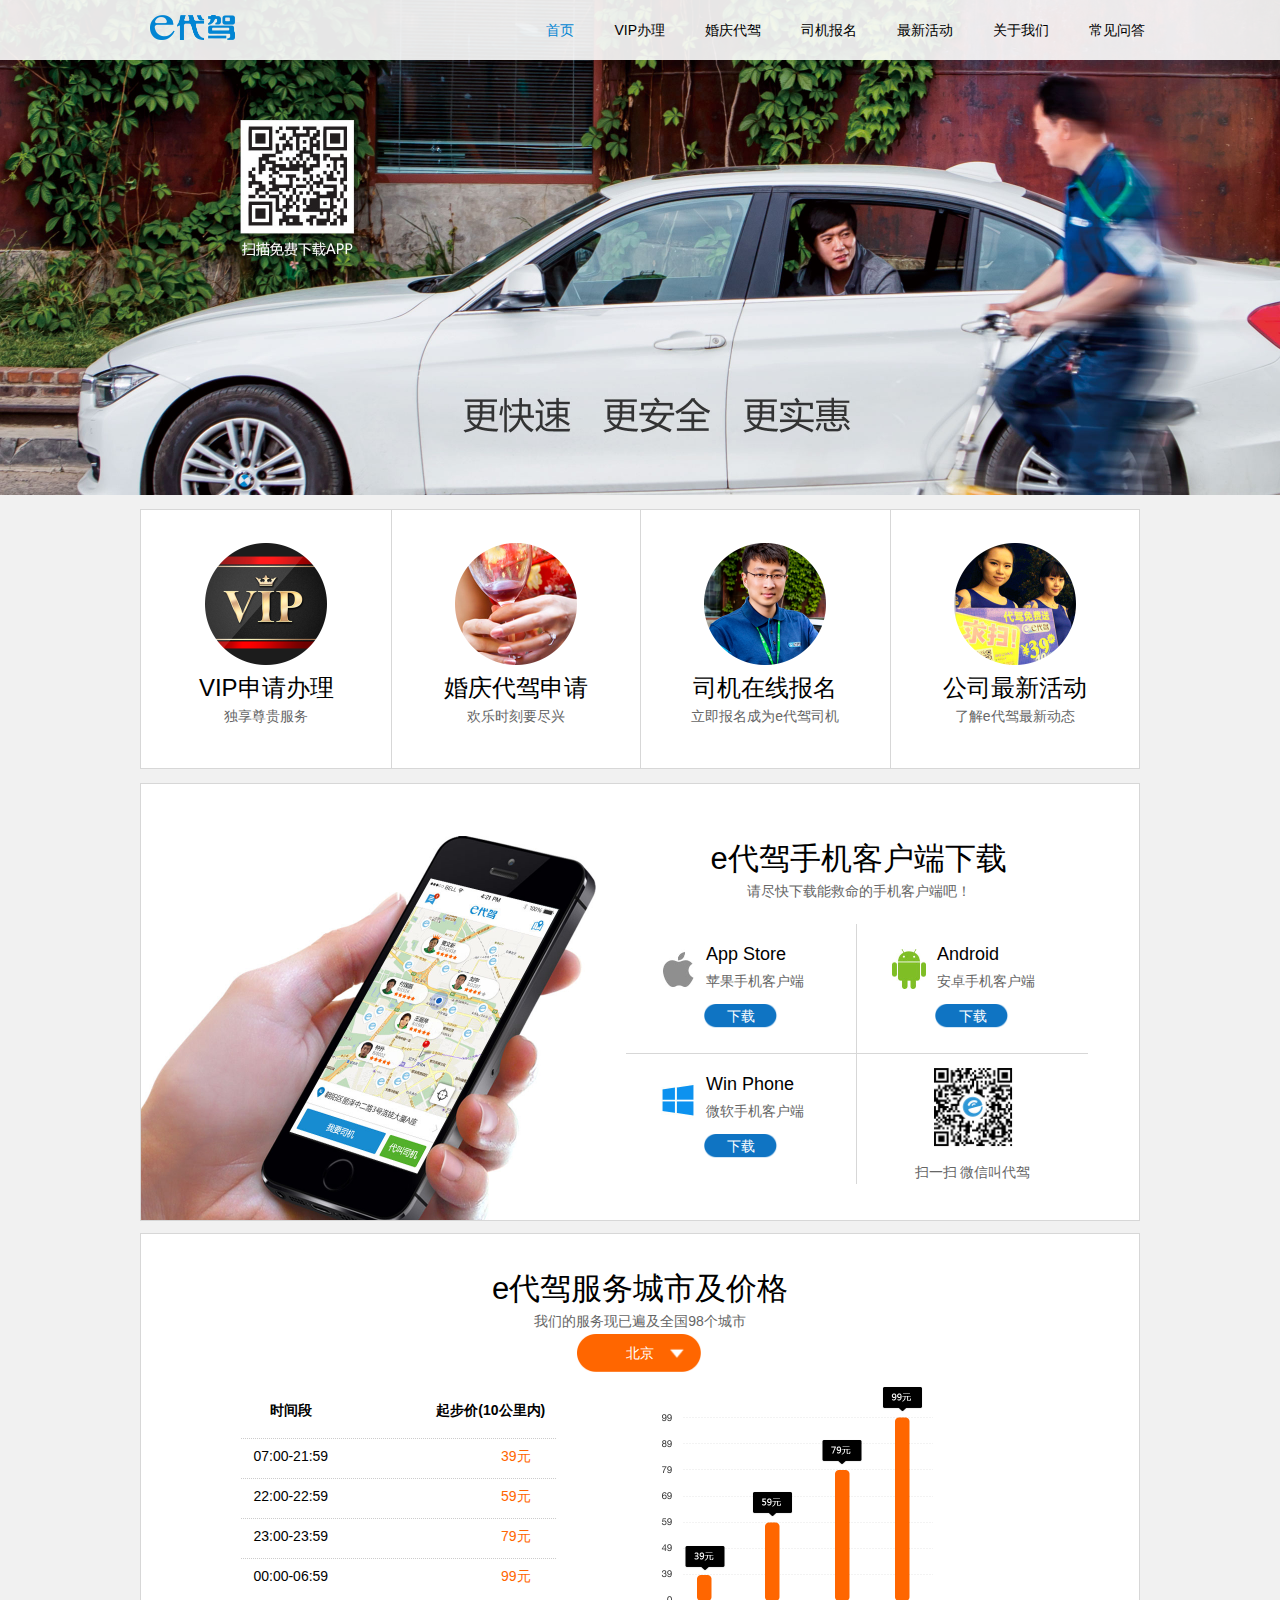
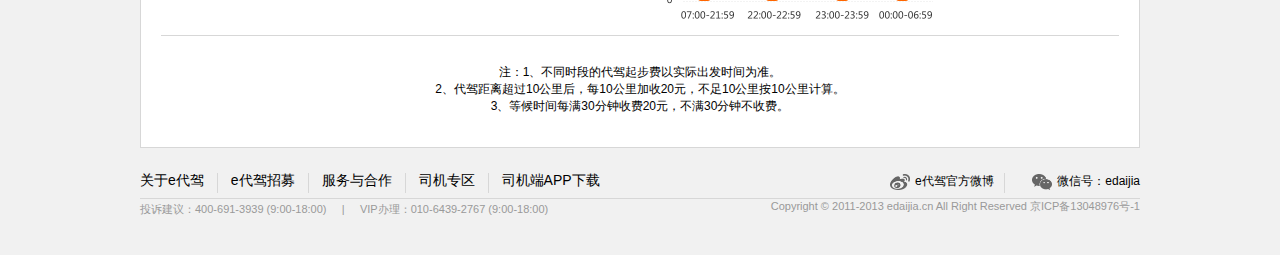
==== index.html @ 615bf026 "dsa" ====
<!DOCTYPE html>
<html>
<head lang="zh-CN">
  <meta charset="UTF-8">
  <title></title>
  <link href="css/reset.min.css" type="text/css" rel="stylesheet"/>
  <link rel="stylesheet" type="text/css" href="http://www.edaijia.cn/v2/sto/classic/i/bootstrap/css/bootstrap.css" />
  <link rel="stylesheet" type="text/css" href="http://www.edaijia.cn/v2/sto/classic/i/bootstrap/css/bootstrap-responsive.css" />
  <link href="css/main.css" type="text/css" rel='stylesheet'/>
  <link rel="stylesheet" href="css/edj-widget-option-box.css"/>
  <script src="js/jquery-1.8.3.min.js"></script>
  <script src="js/jquery-ui.js"></script>
  <script src="js/choose.js"></script>
</head>
<body>
  <header class="header-container">
    <nav class="top-nav">
      <ul class="top-nav-container">
        <li class="nav-item"><a class="activated" href="#"><span class="top-nav-font">首页</span></a></li>
        <li class="nav-item"><a href="vip.html"><span class="top-nav-font">VIP办理</span></a></li>
        <li class="nav-item"><a href="wedding.html"><span class="top-nav-font">婚庆代驾</span></a></li>
        <li class="nav-item"><a href="entry.html"><span class="top-nav-font">司机报名</span></a></li>
        <li class="nav-item"><a href=""><span class="top-nav-font">最新活动</span></a></li>
        <li class="nav-item"><a href="about.html"><span class="top-nav-font">关于我们</span></a></li>
        <li class="nav-item"><a href="questions.html"><span class="top-nav-font">常见问答</span></a></li>
      </ul>
    </nav>
    <div class="banners-container">
      <img src="img/banner-1.jpg">
    </div>
  </header>
  <div class="content-container">
    <nav class="tile-basic mid-nav">
      <div class="nav-item"><a href="vip.html"><img class="nav-icon" src="img/vip-request-icon.png" alt=""/>
      <h2>VIP申请办理</h2>
      <h5>独享尊贵服务</h5></a>
    </div>
      <div class="nav-item"><img class="nav-icon" src="img/wedding-icon.png" alt=""/>
        <h2>婚庆代驾申请</h2>
        <h5>欢乐时刻要尽兴</h5>
      </div>
      <div class="nav-item"><img class="nav-icon" src="img/driver-signup-icon.png" alt=""/>
        <h2>司机在线报名</h2>
        <h5>立即报名成为e代驾司机</h5>
      </div>
      <div class="nav-item"><img class="nav-icon" src="img/new-events-icon.png" alt=""/>
        <h2>公司最新活动</h2>
        <h5>了解e代驾最新动态</h5>
      </div>
    </nav>
    <div class="tile-basic download-container">
      <div class="right-container">
        <h1>e代驾手机客户端下载</h1>
        <h5>请尽快下载能救命的手机客户端吧！</h5>
          <div class="app-item apple-app">
            <h3>App Store</h3>
            <h5>苹果手机客户端</h5>
            <a class="download-btn"
               href="">下载</a></div>
          <div class="app-item  android-app">
            <h3>Android</h3>
            <h5>安卓手机客户端</h5>
            <a class="download-btn"
               href="">下载</a></div>
          <div class="app-item wp8-app">
            <h3>Win Phone</h3>
            <h5>微软手机客户端</h5>
            <a class="download-btn"
               href="">下载</a></div>
          <div class="app-item qr-code">
            <img src="img/qr-code.jpg"
                 alt=""/>
            <h5>扫一扫 微信叫代驾</h5>
        </div>
        </div>
    </div>
    <div class="tile-basic price-container">
      <h1>e代驾服务城市及价格</h1>
      <h5>我们的服务现已遍及全国98个城市</h5>
      <a class="city-list"
         href="javascript:void(0);"><span>北京</span></a>

      
      <div class="price-sheet-and-chart">
        <dl>
          <dt><span class="left">时间段</span><span class="right">起步价(10公里内)</span></dt>
          <dd><span class="left">07:00-21:59</span><span class="right">39元</span></dd>
          <dd><span class="left">22:00-22:59</span><span class="right">59元</span></dd>
          <dd><span class="left">23:00-23:59</span><span class="right">79元</span></dd>
          <dd><span class="left">00:00-06:59</span><span class="right">99元</span></dd>
        </dl>
        <img src="img/price-chart-1.png" alt=""/>
      </div>
      <hr class="line" style="width:96%;margin-bottom:30px"/>
        <p class="remark">注：1、不同时段的代驾起步费以实际出发时间为准。</p>
        <p class="remark">2、代驾距离超过10公里后，每10公里加收20元，不足10公里按10公里计算。</p>
        <p class="remark">3、等候时间每满30分钟收费20元，不满30分钟不收费。</p>

    </div>
    <footer class="footer-container">
          <ul class="left-nav">
            <li class="nav-item"><a href="">关于e代驾</a></li>
            <li class="nav-item"><a href="">e代驾招募</a></li>
            <li class="nav-item"><a href="">服务与合作</a></li>
            <li class="nav-item"><a href="">司机专区</a></li>
            <li class="nav-item"><a href="">司机端APP下载</a></li>
          </ul>
          <ul class="right-nav">
            <li class="nav-item weibo"><a href="">e代驾官方微博</a></li>
            <li class="nav-item wechat"><a href="">微信号：edaijia</a></li>
          </ul>
       <div class="line"></div>
      <span class="bottom-text">投诉建议：400-691-3939 (9:00-18:00) &nbsp;&nbsp;&nbsp;&nbsp;|&nbsp;&nbsp;&nbsp;&nbsp; VIP办理：010-6439-2767 (9:00-18:00)</span>
      <span class="bottom-text right-content">Copyright © 2011-2013 edaijia.cn All Right Reserved 京ICP备13048976号-1 </span>
    </footer>
  </div>

</body>
</html>
---- css/main.css ----
/**
 * Created by Tomson on 14-8-7.
 */
*{box-sizing:border-box;}
body {
	background-color: #f1f1f1;
	font-family: "Helvetica Neue", Helvetica, Arial, sans-serif,"Microsoft YaHei","微软雅黑";
	font-size: 14px;
	font-weight: normal;
}
a ,a:hover,a:focus,a:active{ text-decoration: none;}

p { margin: 0 0 20px;}
h1 {
	height:50px;
	line-height: 50px;
	color:#000;
	font-size: 31px;
}
h2 {
	height:42px;
	line-height: 42px;
	color:#000;
	font-size: 24px;
}
h3 {
	display: inline-block;
	line-height: 30px;
	color:#000;
	font-size: 18px;
}
h5{
	height:15px;
	line-height: 15px;
	color: #666666;
	font-size: 14px;
}
.tile-basic {
	background-color: #fff;
	border: solid 1px #d7d7d7;
	margin-top: 12px;
	overflow-x: hidden;
}
.line {
	width: 100%;
	height: 1px;
	margin: 2px auto;
	background-color: #d7d7d7;
	border: 0;
	clear: both;
}
span.place-holder{
	display: inline-block;
	width:2em;
	height:100%;
	margin: 0; !important;
}

/*common header styles*/
header.header-container {
	width:1300px;
	margin: 0 auto;

}

nav.top-nav {
	display: inline-block;
	position: absolute;
	top:0;
	z-index: 3;
	width:1300px;
	height:60px;
	background-color: rgba(255,255,255,.9);
	background-image: url("../img/logo.png");
	background-repeat: no-repeat;
	background-size: 85px 25px;
	background-position:150px 15px;

}
ul.top-nav-container {
	height: 40px;
	line-height: 40px;
	margin: 10px 135px 10px auto;
	float: right;
}
ul.top-nav-container li.nav-item {
	padding: 0 20px;
	height: 100%;
	float: left;
}
ul.top-nav-container li.nav-item a{
	display: block;
	height: 100%;
	line-height: 40px;
	color: #000;
	font-size: 14px;
	text-align: center;
}


ul.top-nav-container li.nav-item a:hover{
	color:#0285d3;
	cursor: pointer;

	text-decoration: none;
}

li.nav-item a.activated span{
	color:#0285d3;
}

ul.top-nav-container li.nav-item a:active{ color:#0285d3; text-decoration: none;}

div.banners-container {
	position: relative;
	z-index: 2;
	width:100%;
	/*height: 495px;*/
}
div.banners-container img{
	width:1300px;
}


/*common header styles end*/


/*common content styles*/
div.content-container {
	width:1000px;
	margin: 0 auto;
	position: relative;
	z-index: 5;
}

div.col-container{
	width:1000px;
	min-height: 200px;
}
/*common content styles end*/

/*common secondary content styles*/
div.secondary {margin-top: -69px;}
/*common secondary content styles end*/


/*common footer styles*/
footer.footer-container{
	margin-top: 15px;
	margin-bottom: 40px;
}
footer.footer-container  a:hover{
	text-decoration: underline;
}
footer.footer-container ul.left-nav {
	width:500px;
	height: 15px;
	margin-top: 10px;
	margin-bottom: 10px;
	margin-left: 0;
	float: left;
}
ul.left-nav li {
	float: left;
	height:20px;
	border-left: 1px solid #d7d7d7;

}
ul.left-nav li:first-child { border-left-width: 0;}
ul.left-nav li a {
	display: inline-block;
	margin: auto 13px;
	color:#000;
	font-size: 14px;
}

ul.left-nav li:first-child a{margin-left: 0}
footer.footer-container ul.right-nav {
	width:260px;
	height: 17px;
	margin-top: 10px;
	float: right;
}

li.weibo {
	background-image: url("../img/weibo.png");
	background-size: 20px 16px;
	background-repeat: no-repeat;
	background-position: 10px 1px;
	height: 20px;
	float: left;
	border-right: 1px solid #d7d7d7;
}
li.wechat {
	background-image: url("../img/wechat.png");
	background-size: 20px 16px;
	background-repeat: no-repeat;
	background-position: 10px 1px;
	height: 20px;
	float: right;
}
ul.right-nav li a{
	display: inline-block;
	color:#000;
	font-size: 12px;
}
li.weibo a{
	margin: auto 10px auto 35px;
}
li.wechat a{
	margin: auto 0 auto 35px;
}
span.bottom-text{
	color:#999999;
	font-size: 11px;
}
span.right-content{
	float: right;
}
/*common footer styles end*/


/*index page middle nav style*/
nav.mid-nav {
	display: inline-block;
	width:100%;
	overflow: hidden;
}
nav.mid-nav div.nav-item {
	width:25%;
	height:258px;
	border-left: 1px solid #d7d7d7;
	float: left;
	text-align: center;
}
nav.mid-nav div.nav-item:hover {background-color: #f8f8f8; cursor : pointer;}
nav.mid-nav div.nav-item:first-child { border-left-color:#fff; }

nav.mid-nav div.nav-item img.nav-icon {
	width:122px;
	margin-top: 33px;

}
/*index page middle nav style end*/

/*index page download container style*/
div.download-container {
	height : 438px;
	background-image: url("../img/hand.jpg");
	background-repeat: no-repeat;
	background-size: 455px 386px;
	background-position:0 52px;
}

div.download-container div.right-container {
	position: relative;
	width:465px;
	top: 50px;
	left: 485px;
	text-align: center;
}

div.right-container h5 {margin-bottom: 25px;}

div.download-container div.right-container div.app-item {
	width:231px;
	height: 130px;
	float: left;
	text-align: center;
}
div.apple-app {
	background-image: url("../img/apple-icon.jpg");
	background-repeat: no-repeat;
	background-size: 34px 40px;
	background-position: 35px 25px;
	border-right: 1px solid #d7d7d7;
	border-bottom: 1px solid #d7d7d7;
}
div.android-app {
	background-image: url("../img/android-icon.jpg");
	background-repeat: no-repeat;
	background-size: 34px 40px;
	background-position: 35px 25px;
	border-bottom: 1px solid #d7d7d7;
}

div.wp8-app {
	background-image: url("../img/wp8-icon.jpg");
	background-repeat: no-repeat;
	background-size: 34px 40px;
	background-position: 35px 25px;
	border-right: 1px solid #d7d7d7;

}

div.qr-code img {

	width: 82px;


	margin-top: 12px;
}
div.download-container div.right-container div.qr-code h5 {
	display: block;
	margin-left:0;
	text-align: center;
}

div.app-item h3 ,  div.app-item h5 {
	display: block;
	height: 20px;
	text-align: left;
	margin-left: 80px;
	margin-bottom: 10px;
	margin-top: 15px;
}

div.app-item a.download-btn{
	display: inline-block;
	width: 75px;
	height:25px;
	line-height: 25px;
	background-image: url("../img/download-btn.png");
	background-position: -2px -2px;
	background-repeat: no-repeat;
	background-size: 77px 56px;
	color: #fff;
	font-size: 14px;
	text-align: center;
}
div.app-item a.download-btn:hover,div.app-item a.download-btn:focus{
	background-image: url("../img/download-btn.png");
	background-position: -3px -31px;
	background-repeat: no-repeat;
	background-size: 78px 56px;
}
/*index page download container style end*/
/*index page price container style*/
div.price-container {
	text-align: center;
	padding-top: 30px;
	padding-bottom: 30px;
}
a.city-list {
	display: block;
	width: 126px;
	height: 39px;
	line-height: 39px;
	margin: 5px auto;
	background-image: url("../img/city-list-btn.png");
	background-repeat: no-repeat;
	background-size: 124px 38px;
	color:#fff;
}

div.price-container p.remark {
	color:#000;
	font-size: 12px;
	margin-bottom: 5px;
}
.price-sheet-and-chart{
	display: block;
	width: 80%;
	min-height: 200px;
	margin: 5px auto;
}


.price-sheet-and-chart dl {
	width: 315px;
	height: 200px;
	float: left;
	margin-top: 20px;

}
.price-sheet-and-chart dl dt, .price-sheet-and-chart dl dd {
	width:100%;
	height: 40px;
	color: #000;
	font-size: 14px;
	font-weight: bold;
}
.price-sheet-and-chart dl dd{font-weight:normal;border-top: 1px #ccc dotted;padding: 10px 0;}
.price-sheet-and-chart  .left{
	display: block;
	width: 100px;
	padding: 5px;
	float: left;
}
.price-sheet-and-chart .right {
	display: block;
	width: 130px;
	padding: 5px;
	float: right;
}

.price-sheet-and-chart dl dd .left{
	padding: 0;
}
.price-sheet-and-chart dl dd .right{
	padding: 0;
	color: #f60;
	width: 80px;
}
.price-sheet-and-chart img {
	width: 280px;
}
/*index page price container style end*/


/*vip page styles*/
div.vip {
	padding-top: 60px;
	padding-bottom: 60px;
}
/*vip page styles end*/


/*entry page styles*/
div.entry{  float: left;
}
div.entry nav.custom-nav-bar{
	width:100%;
	height:40px;
	border-bottom: 1px #d7d7d7 solid ;
	margin-bottom: 8px;
}
div.entry nav.custom-nav-bar ul{
	width:100%;
	height:100%;
	margin: 0;
}
div.entry nav.custom-nav-bar li{
	width:16.666667%;
	height:100%;
	float:left;

}
div.entry nav.custom-nav-bar li a{
	display: inline-block;
	width:100%;
	height:40px;
	border-left: 1px #d7d7d7 solid ;
	line-height: 40px;
	text-align: center;
	/*vertical-align: middle;*/
	color:#000;
	font-size:14px;
	cursor:pointer;
}
div.entry nav.custom-nav-bar li:first-child a{
	border-left: 0;
}
div.entry nav.custom-nav-bar li a.activated ,
div.entry nav.custom-nav-bar li a:hover {
	background-color: #f1f1f1;
	cursor:pointer;
}

div.col-container div.left-container {
	width: 298px;
	float: left;
	margin-top: 15px;
	margin-bottom: 30px;
}
div.col-container div.left-container ul.section-nav{
	width: 218px;
	-webkit-border-radius : 6px;
	-moz-border-radius    : 6px;
	border-radius         : 6px;
	border:1px #d7d7d7 solid;
	overflow: hidden;
	margin-left: 25px;
	margin-right: 23px;
}
div.col-container div.left-container ul.section-nav:first-child{
	border-top-width:0px;
}
div.col-container div.left-container ul.section-nav li {
	width : 100%;
	height: 42px;
	line-height: 36px;

}
div.col-container div.left-container ul.section-nav li a {
	border-top: 1px #d7d7d7 solid;
	white-space: nowrap;
	overflow:hidden;
	text-overflow:ellipsis;
}
div.col-container div.left-container ul.section-nav li a:hover,
div.col-container div.left-container ul.section-nav li a:active
{
	overflow:auto;
	overflow-style: marquee;
}
.icon-chevron-right {
	float: right;
	margin-top: 10px;
}

div.col-container .right-container {
	width: 650px;
	float: right;
	margin-right: 49px;
	padding-bottom: 50px;
}
section.straight-matter {
	margin-left: 30px;
}
/*section.straight-matter p {*/
/*font-size: 14px;*/
/*}*/

section.straight-matter p > span {
	margin-left: 1em;
	display: inline-block;
}
section.straight-matter p > span.indent {
	display: block;
	margin-left: 2em;}

.single-img {
	display: block;
	width:75%;
	margin: 5px auto ;
}

.dual-img {
	width:49%;
	margin-top: 5px;
	margin-bottom: 5px;
}


.signup-content {
	width: 90%;
	margin: 10px auto;
}
#DriverRecruitment_driver_cars > div{
	display: inline-block;
	margin: 10px 10px 0 0;
}
#DriverRecruitment_driver_cars input[type=checkbox]{margin-top: 0;}
input#checkallcars {
	margin-top: 0;
}
.exam-content {
	width:1000px;
}



.span5_div_apply {
	width:35%;
	color: #999;
	line-height: 180%;
	letter-spacing: 1px;
}

.query-city, .queue-content {
	margin-top : 150px;
	text-align : center;
}
.queue-content {
	margin-top : 150px;
	text-align: left;
}
.queue-content .span6{
	width:500px;}
div.entry input[type=text] {height: 30px !important;}
#dropdown {height:30px;}
/*entry page styles end*/

/*about us styles*/
div.about{

}
div.about article {
	/*display: block;*/
	padding: 60px;
	font-size: 14px;
}
div.about article p {
	line-height: 25px;
	margin-bottom: 35px;
}
div.about article p.indent {text-indent: 2em;}
/*about us styles end*/





/*wedding styles*/
.wedding{
	padding:60px inherit;
}
.wedding-content {
	width:100%;
	margin-top: 30px;
}
.wedding-content .span7 {
	width: 55%;
}
/*wedding styles end*/

/*questions styles*/

div.questions-content{
	width:100%;

}
div.questions-content article {
	width:80%;
	margin: 30px auto;
}
div.questions-content article p{
	line-height: 20px;
	margin: 0;
}
/*questions styles end*/


.wedding_vip_submit{
	background-image: url("../img/submit-btn.png");
	background-repeat: no-repeat;
	-webkit-background-size: 100% 100%;
	background-size: 111px 104px;
	background-position: -2px -7px;
	background-color: rgba(0,0,0,0);
	border: 0;
}
a.wedding_vip_submit:focus,
a.wedding_vip_submit:visited,
a.wedding_vip_submit:hover{
	background-image: url("../img/submit-btn.png");
	background-repeat: no-repeat;
	-webkit-background-size: 100% 100%;
	background-size: 111px 104px;
	background-position: -2px -56px;
	background-color: rgba(0,0,0,0);
	border: 0;
	-webkit-transition : background-position 0 linear;
	-moz-transition    : background-position 0 linear;
	-ms-transition     : background-position 0 linear;
	-o-transition      : background-position 0 linear;
	transition         : background-position 0 linear;
}
---- css/edj-widget-option-box.css ----
/**
 * Created by Tomson on 14-8-20.
 */

/*option-box style*/
.edj-option-box-open-btn{}
.edj-option-box-container{
	position: absolute;
	display: block;
	width:80%;
	min-height: 80px;
	margin: 5px 10%;
	z-index: 998;
	background-color: #fff;
	border:1px #d7d7d7 solid;
	-webkit-border-radius : 5px;
	-moz-border-radius    : 5px;
	border-radius         : 5px;
	-webkit-box-shadow : 0 5px 5px #d7d7d7;
	-moz-box-shadow    : 0 5px 5px #d7d7d7;
	box-shadow         : 0 5px 5px #d7d7d7;
}
.edj-search-box {
	position: relative;
	display: block;
	width: 100%;
	height: 50px;
	background-color: #f8f8f8;
	border-bottom: 1px #d7d7d7 solid;
	/* margin: -29px; */
	text-align: left;
	vertical-align: middle;
}
input#edj-search-input {
	display: block;
	width: 125px;
	height: 20px;
	float: left;
	margin: 10px;
}
label {
	float: left;
	width: 60px;
	height: 50px;
	line-height: 50px;
	margin-left: 27px;
	margin-bottom: 0;
}
.edj-hot-word {
	display: inline-block;
	max-width: 100%;
	min-width: 60%;
	height: 30px;
	margin: 10px;
}
nav.edj-letter-tabs {
	display: inline-block;
	width: 100%;
	height: 40px;
}
a.edj-letter-tab-item {
	height: 40px;
	text-decoration: underline;
	border-bottom: 1px #d7d7d7 solid;
	border-left: 1px #d7d7d7 solid;
	display: inline-block;
	margin-top: 0px;
	line-height: 35px;
	margin:  0;
}
a.edj-letter-tab-item:first-child{
	border-left: 0;
}
.edj-letter-tab-active{
	text-decoration: none !important;
	background-color: #f8f8f8;
	/*border-bottom:0 !important;*/
}
.edj-tag-container {
	width: 100%;
	padding: 25px;
}
.edj-tag-container .edj-letter-row {
	display: block;
	width: 100%;
	min-height: 30px;
	margin-bottom: 10px;
}
.edj-letter-row dt {
	display: block;
	width: 5%;
	float: left;
}
.edj-letter-row  dd {
	width: 93%;
	float: left;
}
.edj-letter-row dd ul {
	display: block;
	width: 100%;
}
.edj-letter-row dd ul li {
	display: block;
	width: 50px;
	float: left;
}
.edj-letter-row dd ul li a{
	color:#000 !important;}
.edj-search-result-container{
	position: absolute;
	display: block;
	width: 100%;
	min-height: 220px;
	top: 50px;
	z-index: 999;
	background-color: #fff;
}
ul.edj-search-result-list {
	display:block;
	width:80%;
	margin:50px 10% auto 10%;
}

.edj-search-result-list li {
	width: 50px;
	height: 40px;
	line-height: 35px;
	float: left;

}
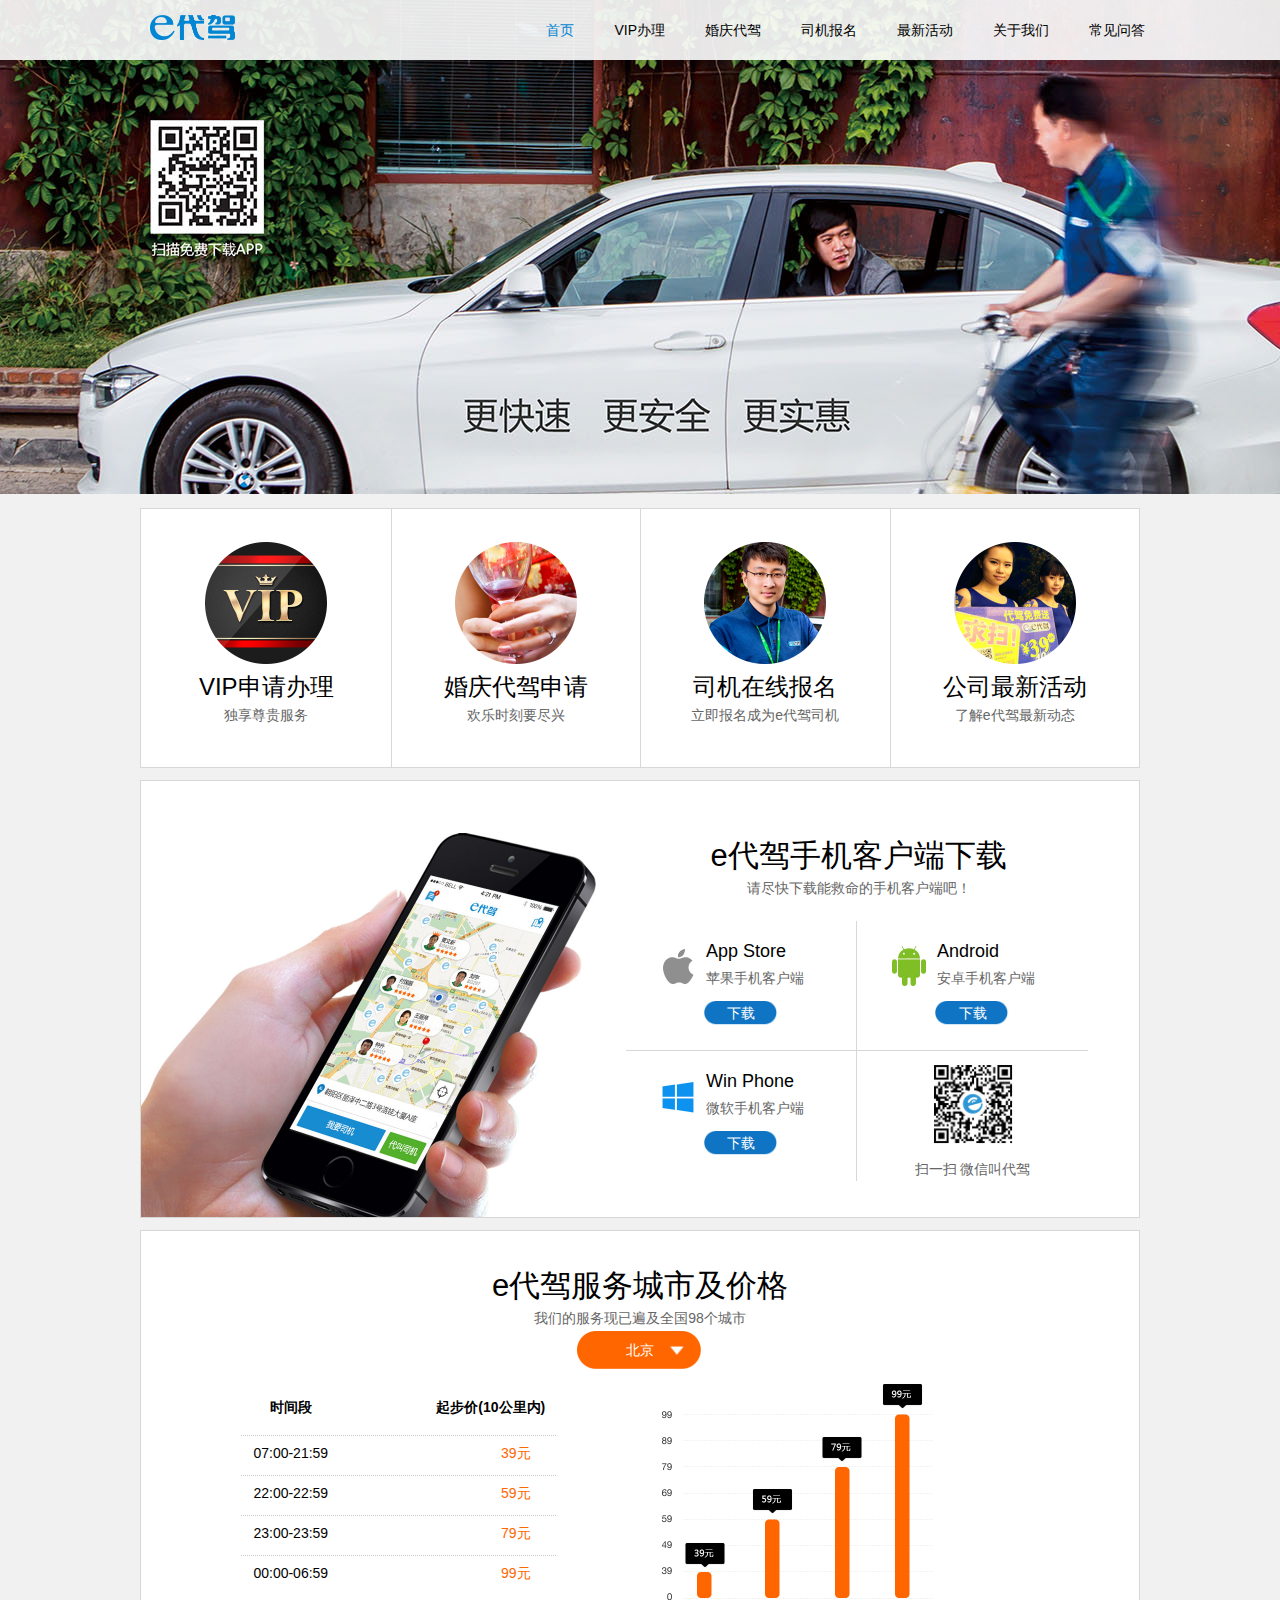
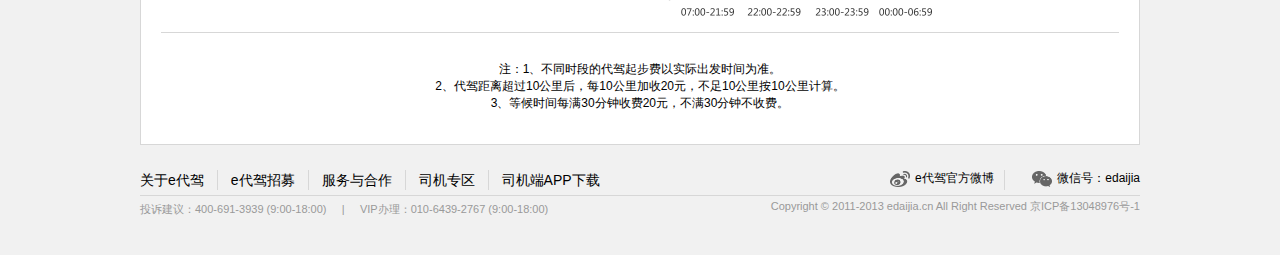
==== commit 6b129a31: "new" ====
--- a/index.html
+++ b/index.html
@@ -4,116 +4,144 @@
   <meta charset="UTF-8">
   <title></title>
   <link href="css/reset.min.css" type="text/css" rel="stylesheet"/>
-  <link rel="stylesheet" type="text/css" href="http://www.edaijia.cn/v2/sto/classic/i/bootstrap/css/bootstrap.css" />
-  <link rel="stylesheet" type="text/css" href="http://www.edaijia.cn/v2/sto/classic/i/bootstrap/css/bootstrap-responsive.css" />
+  <link rel="stylesheet" type="text/css" href="http://www.edaijia.cn/v2/sto/classic/i/bootstrap/css/bootstrap.css"/>
+  <link rel="stylesheet" type="text/css" href="http://www.edaijia.cn/v2/sto/classic/i/bootstrap/css/bootstrap-responsive.css"/>
   <link href="css/main.css" type="text/css" rel='stylesheet'/>
   <link rel="stylesheet" href="css/edj-widget-option-box.css"/>
+  <script id="nav_temp" src="templates/nav.temp" type="text/html"></script>
   <script src="js/jquery-1.8.3.min.js"></script>
   <script src="js/jquery-ui.js"></script>
   <script src="js/choose.js"></script>
 </head>
 <body>
-  <header class="header-container">
-    <nav class="top-nav">
-      <ul class="top-nav-container">
-        <li class="nav-item"><a class="activated" href="#"><span class="top-nav-font">首页</span></a></li>
-        <li class="nav-item"><a href="vip.html"><span class="top-nav-font">VIP办理</span></a></li>
-        <li class="nav-item"><a href="wedding.html"><span class="top-nav-font">婚庆代驾</span></a></li>
-        <li class="nav-item"><a href="entry.html"><span class="top-nav-font">司机报名</span></a></li>
-        <li class="nav-item"><a href=""><span class="top-nav-font">最新活动</span></a></li>
-        <li class="nav-item"><a href="about.html"><span class="top-nav-font">关于我们</span></a></li>
-        <li class="nav-item"><a href="questions.html"><span class="top-nav-font">常见问答</span></a></li>
-      </ul>
-    </nav>
-    <div class="banners-container">
-      <img src="img/banner-1.jpg">
+<header class="header-container">
+  <nav class="top-nav">
+    <div class="logo-btn">
+      <a href="index.html"></a>
     </div>
-  </header>
-  <div class="content-container">
-    <nav class="tile-basic mid-nav">
-      <div class="nav-item"><a href="vip.html"><img class="nav-icon" src="img/vip-request-icon.png" alt=""/>
-      <h2>VIP申请办理</h2>
-      <h5>独享尊贵服务</h5></a>
+    <ul class="top-nav-container">
+      <li class="nav-item"><a class="activated" href="#"><span class="top-nav-font">首页</span></a></li>
+      <li class="nav-item"><a href="vip.html"><span class="top-nav-font">VIP办理</span></a></li>
+      <li class="nav-item"><a href="wedding.html"><span class="top-nav-font">婚庆代驾</span></a></li>
+      <li class="nav-item"><a href="entry.html"><span class="top-nav-font">司机报名</span></a></li>
+      <li class="nav-item"><a href=""><span class="top-nav-font">最新活动</span></a></li>
+      <li class="nav-item"><a href="aboutus.html"><span class="top-nav-font">关于我们</span></a></li>
+      <li class="nav-item"><a href="questions.html"><span class="top-nav-font">常见问答</span></a></li>
+    </ul>
+  </nav>
+  <div class="banners-container">
+    <img src="img/banner-index.jpg">
+  </div>
+</header>
+<div class="content-container">
+  <nav class="tile-basic mid-nav">
+    <div class="nav-item">
+      <a href="vip.html">
+        <img class="nav-icon" src="img/vip-request-icon.png" alt=""/>
+
+        <h2>VIP申请办理</h2>
+        <h5>独享尊贵服务</h5>
+      </a>
+
     </div>
-      <div class="nav-item"><img class="nav-icon" src="img/wedding-icon.png" alt=""/>
+    <div class="nav-item">
+      <a href="wedding.html">
+        <img class="nav-icon" src="img/wedding-icon.png" alt=""/>
+
         <h2>婚庆代驾申请</h2>
         <h5>欢乐时刻要尽兴</h5>
-      </div>
-      <div class="nav-item"><img class="nav-icon" src="img/driver-signup-icon.png" alt=""/>
+      </a>
+    </div>
+    <div class="nav-item">
+      <a href="entry.html">
+        <img class="nav-icon" src="img/driver-signup-icon.png" alt=""/>
+
         <h2>司机在线报名</h2>
         <h5>立即报名成为e代驾司机</h5>
-      </div>
-      <div class="nav-item"><img class="nav-icon" src="img/new-events-icon.png" alt=""/>
+      </a>
+    </div>
+    <div class="nav-item">
+      <a href="event.html">
+        <img class="nav-icon" src="img/new-events-icon.png" alt=""/>
+
         <h2>公司最新活动</h2>
         <h5>了解e代驾最新动态</h5>
+      </a>
+    </div>
+  </nav>
+  <div class="tile-basic download-container">
+    <div class="right-container">
+      <h1>e代驾手机客户端下载</h1>
+      <h5>请尽快下载能救命的手机客户端吧！</h5>
+
+      <div class="app-item apple-app">
+        <h3>App Store</h3>
+        <h5>苹果手机客户端</h5>
+
+        <a class="download-btn"
+        href="">下载</a></div>
+      <div class="app-item  android-app">
+        <h3>Android</h3>
+        <h5>安卓手机客户端</h5>
+
+        <a class="download-btn"
+        href="">下载</a></div>
+      <div class="app-item wp8-app">
+        <h3>Win Phone</h3>
+        <h5>微软手机客户端</h5>
+
+        <a class="download-btn"
+        href="">下载</a></div>
+      <div class="app-item qr-code">
+        <img src="img/qr-code.jpg"
+        alt=""/>
+        <h5>扫一扫 微信叫代驾</h5>
       </div>
-    </nav>
-    <div class="tile-basic download-container">
-      <div class="right-container">
-        <h1>e代驾手机客户端下载</h1>
-        <h5>请尽快下载能救命的手机客户端吧！</h5>
-          <div class="app-item apple-app">
-            <h3>App Store</h3>
-            <h5>苹果手机客户端</h5>
-            <a class="download-btn"
-               href="">下载</a></div>
-          <div class="app-item  android-app">
-            <h3>Android</h3>
-            <h5>安卓手机客户端</h5>
-            <a class="download-btn"
-               href="">下载</a></div>
-          <div class="app-item wp8-app">
-            <h3>Win Phone</h3>
-            <h5>微软手机客户端</h5>
-            <a class="download-btn"
-               href="">下载</a></div>
-          <div class="app-item qr-code">
-            <img src="img/qr-code.jpg"
-                 alt=""/>
-            <h5>扫一扫 微信叫代驾</h5>
-        </div>
-        </div>
     </div>
-    <div class="tile-basic price-container">
-      <h1>e代驾服务城市及价格</h1>
-      <h5>我们的服务现已遍及全国98个城市</h5>
-      <a class="city-list"
-         href="javascript:void(0);"><span>北京</span></a>
+  </div>
+  <div class="tile-basic price-container">
+    <h1>e代驾服务城市及价格</h1>
+    <h5>我们的服务现已遍及全国98个城市</h5>
 
-      
-      <div class="price-sheet-and-chart">
-        <dl>
-          <dt><span class="left">时间段</span><span class="right">起步价(10公里内)</span></dt>
-          <dd><span class="left">07:00-21:59</span><span class="right">39元</span></dd>
-          <dd><span class="left">22:00-22:59</span><span class="right">59元</span></dd>
-          <dd><span class="left">23:00-23:59</span><span class="right">79元</span></dd>
-          <dd><span class="left">00:00-06:59</span><span class="right">99元</span></dd>
-        </dl>
-        <img src="img/price-chart-1.png" alt=""/>
-      </div>
-      <hr class="line" style="width:96%;margin-bottom:30px"/>
-        <p class="remark">注：1、不同时段的代驾起步费以实际出发时间为准。</p>
-        <p class="remark">2、代驾距离超过10公里后，每10公里加收20元，不足10公里按10公里计算。</p>
-        <p class="remark">3、等候时间每满30分钟收费20元，不满30分钟不收费。</p>
+    <a class="city-list"
+    href="javascript:void(0);"><span>北京</span></a>
 
+
+    <div class="price-sheet-and-chart">
+      <dl>
+        <dt><span class="left">时间段</span><span class="right">起步价(10公里内)</span></dt>
+        <dd><span class="left">07:00-21:59</span><span class="right">39元</span></dd>
+        <dd><span class="left">22:00-22:59</span><span class="right">59元</span></dd>
+        <dd><span class="left">23:00-23:59</span><span class="right">79元</span></dd>
+        <dd><span class="left">00:00-06:59</span><span class="right">99元</span></dd>
+      </dl>
+      <img src="img/price-chart-1.png" alt=""/>
     </div>
-    <footer class="footer-container">
-          <ul class="left-nav">
-            <li class="nav-item"><a href="">关于e代驾</a></li>
-            <li class="nav-item"><a href="">e代驾招募</a></li>
-            <li class="nav-item"><a href="">服务与合作</a></li>
-            <li class="nav-item"><a href="">司机专区</a></li>
-            <li class="nav-item"><a href="">司机端APP下载</a></li>
-          </ul>
-          <ul class="right-nav">
-            <li class="nav-item weibo"><a href="">e代驾官方微博</a></li>
-            <li class="nav-item wechat"><a href="">微信号：edaijia</a></li>
-          </ul>
-       <div class="line"></div>
-      <span class="bottom-text">投诉建议：400-691-3939 (9:00-18:00) &nbsp;&nbsp;&nbsp;&nbsp;|&nbsp;&nbsp;&nbsp;&nbsp; VIP办理：010-6439-2767 (9:00-18:00)</span>
-      <span class="bottom-text right-content">Copyright © 2011-2013 edaijia.cn All Right Reserved 京ICP备13048976号-1 </span>
-    </footer>
+    <hr class="line" style="width:96%;margin-bottom:30px"/>
+    <p class="remark">注：1、不同时段的代驾起步费以实际出发时间为准。</p>
+
+    <p class="remark">2、代驾距离超过10公里后，每10公里加收20元，不足10公里按10公里计算。</p>
+
+    <p class="remark">3、等候时间每满30分钟收费20元，不满30分钟不收费。</p>
+
   </div>
+  <footer class="footer-container">
+    <ul class="left-nav">
+      <li class="nav-item"><a href="">关于e代驾</a></li>
+      <li class="nav-item"><a href="">e代驾招募</a></li>
+      <li class="nav-item"><a href="">服务与合作</a></li>
+      <li class="nav-item"><a href="">司机专区</a></li>
+      <li class="nav-item"><a href="">司机端APP下载</a></li>
+    </ul>
+    <ul class="right-nav">
+      <li class="nav-item weibo"><a href="">e代驾官方微博</a></li>
+      <li class="nav-item wechat"><a href="">微信号：edaijia</a></li>
+    </ul>
+    <div class="line"></div>
+    <span class="bottom-text">投诉建议：400-691-3939 (9:00-18:00) &nbsp;&nbsp;&nbsp;&nbsp;|&nbsp;&nbsp;&nbsp;&nbsp; VIP办理：010-6439-2767 (9:00-18:00)</span>
+    <span class="bottom-text right-content">Copyright © 2011-2013 edaijia.cn All Right Reserved 京ICP备13048976号-1 </span>
+  </footer>
+</div>
 
 </body>
 </html>--- a/css/main.css
+++ b/css/main.css
@@ -44,7 +44,7 @@
 .line {
 	width: 100%;
 	height: 1px;
-	margin: 2px auto;
+	margin: 5px auto;
 	background-color: #d7d7d7;
 	border: 0;
 	clear: both;
@@ -120,7 +120,18 @@
 div.banners-container img{
 	width:1300px;
 }
-
+.logo-btn {
+	position: absolute;
+	display: block;
+	width: 100px;
+	height: 60px;
+	left: 144px;
+}
+.logo-btn a{
+	display: block;
+	width: 100%;
+	height:100%;
+}
 
 /*common header styles end*/
 
@@ -154,10 +165,12 @@
 }
 footer.footer-container ul.left-nav {
 	width:500px;
-	height: 15px;
+	height: 25px;
+	margin: 0;
 	margin-top: 10px;
-	margin-bottom: 10px;
+	margin-bottom: 0px;
 	margin-left: 0;
+	/* margin: 10px 0 0px 0 !important; */
 	float: left;
 }
 ul.left-nav li {
@@ -165,6 +178,7 @@
 	height:20px;
 	border-left: 1px solid #d7d7d7;
 
+	line-height: 20px;
 }
 ul.left-nav li:first-child { border-left-width: 0;}
 ul.left-nav li a {
@@ -178,6 +192,7 @@
 footer.footer-container ul.right-nav {
 	width:260px;
 	height: 17px;
+	margin: 0;
 	margin-top: 10px;
 	float: right;
 }
@@ -222,7 +237,7 @@
 
 /*index page middle nav style*/
 nav.mid-nav {
-	display: inline-block;
+	display: block;
 	width:100%;
 	overflow: hidden;
 }
@@ -330,9 +345,9 @@
 }
 div.app-item a.download-btn:hover,div.app-item a.download-btn:focus{
 	background-image: url("../img/download-btn.png");
-	background-position: -3px -31px;
-	background-repeat: no-repeat;
-	background-size: 78px 56px;
+	background-position: -2px -30px;
+	background-repeat: no-repeat;
+	background-size: 77px 56px;
 }
 /*index page download container style end*/
 /*index page price container style*/
@@ -600,6 +615,7 @@
 	width:100%;
 	margin-top: 30px;
 }
+.wedding-content input[type=text]{height: 30px !important;}
 .wedding-content .span7 {
 	width: 55%;
 }
@@ -622,23 +638,24 @@
 /*questions styles end*/
 
 
-.wedding_vip_submit{
+.wedding_vip_submit,.answers_submit{
 	background-image: url("../img/submit-btn.png");
 	background-repeat: no-repeat;
 	-webkit-background-size: 100% 100%;
-	background-size: 111px 104px;
-	background-position: -2px -7px;
+	background-size: 110px 104px;
+	background-position: -1px -7px;
 	background-color: rgba(0,0,0,0);
 	border: 0;
 }
-a.wedding_vip_submit:focus,
-a.wedding_vip_submit:visited,
-a.wedding_vip_submit:hover{
+a.wedding_vip_submit[disabled=disabled],.answers_submit[disabled=disabled],
+a.wedding_vip_submit:focus,.answers_submit:focus,
+a.wedding_vip_submit:visited,.answers_submit:visited,
+a.wedding_vip_submit:hover,.answers_submit:hover{
 	background-image: url("../img/submit-btn.png");
 	background-repeat: no-repeat;
 	-webkit-background-size: 100% 100%;
-	background-size: 111px 104px;
-	background-position: -2px -56px;
+	background-size: 110px 104px;
+	background-position: -1px -56px;
 	background-color: rgba(0,0,0,0);
 	border: 0;
 	-webkit-transition : background-position 0 linear;
@@ -646,4 +663,54 @@
 	-ms-transition     : background-position 0 linear;
 	-o-transition      : background-position 0 linear;
 	transition         : background-position 0 linear;
+}
+
+
+
+/*vip page style*/
+.vip input[type=text]{
+	height:30px !important;
+}
+
+
+/*exam style*/
+.question-container {
+	width: 80%;
+	margin: 30px 10%;
+}
+.question-container dl {
+	margin: 20px 0;
+}
+.question-container dt {
+	line-height: 30px;
+	font-size: 18px;
+}
+.question-container dd {
+	line-height: 25px;
+	font-size: 14px;
+	vertical-align: middle;
+}
+.question-container input[type="radio"] {
+	width: 15px;
+	height: 15px;
+	margin: 0 5px 0 0;
+}
+.question-container input[type="checkbox"] {
+	width: 15px;
+	height: 15px;
+	margin: 0 5px 0 0;
+}
+.questions-container .submit_btn{
+	width: 100%;
+	margin: 50px auto;
+	text-align: center;
+}
+
+.success {
+	text-align: center;
+	margin-top: 100px;
+}
+.failed {
+	text-align: center;
+	margin-top: 20px;
 }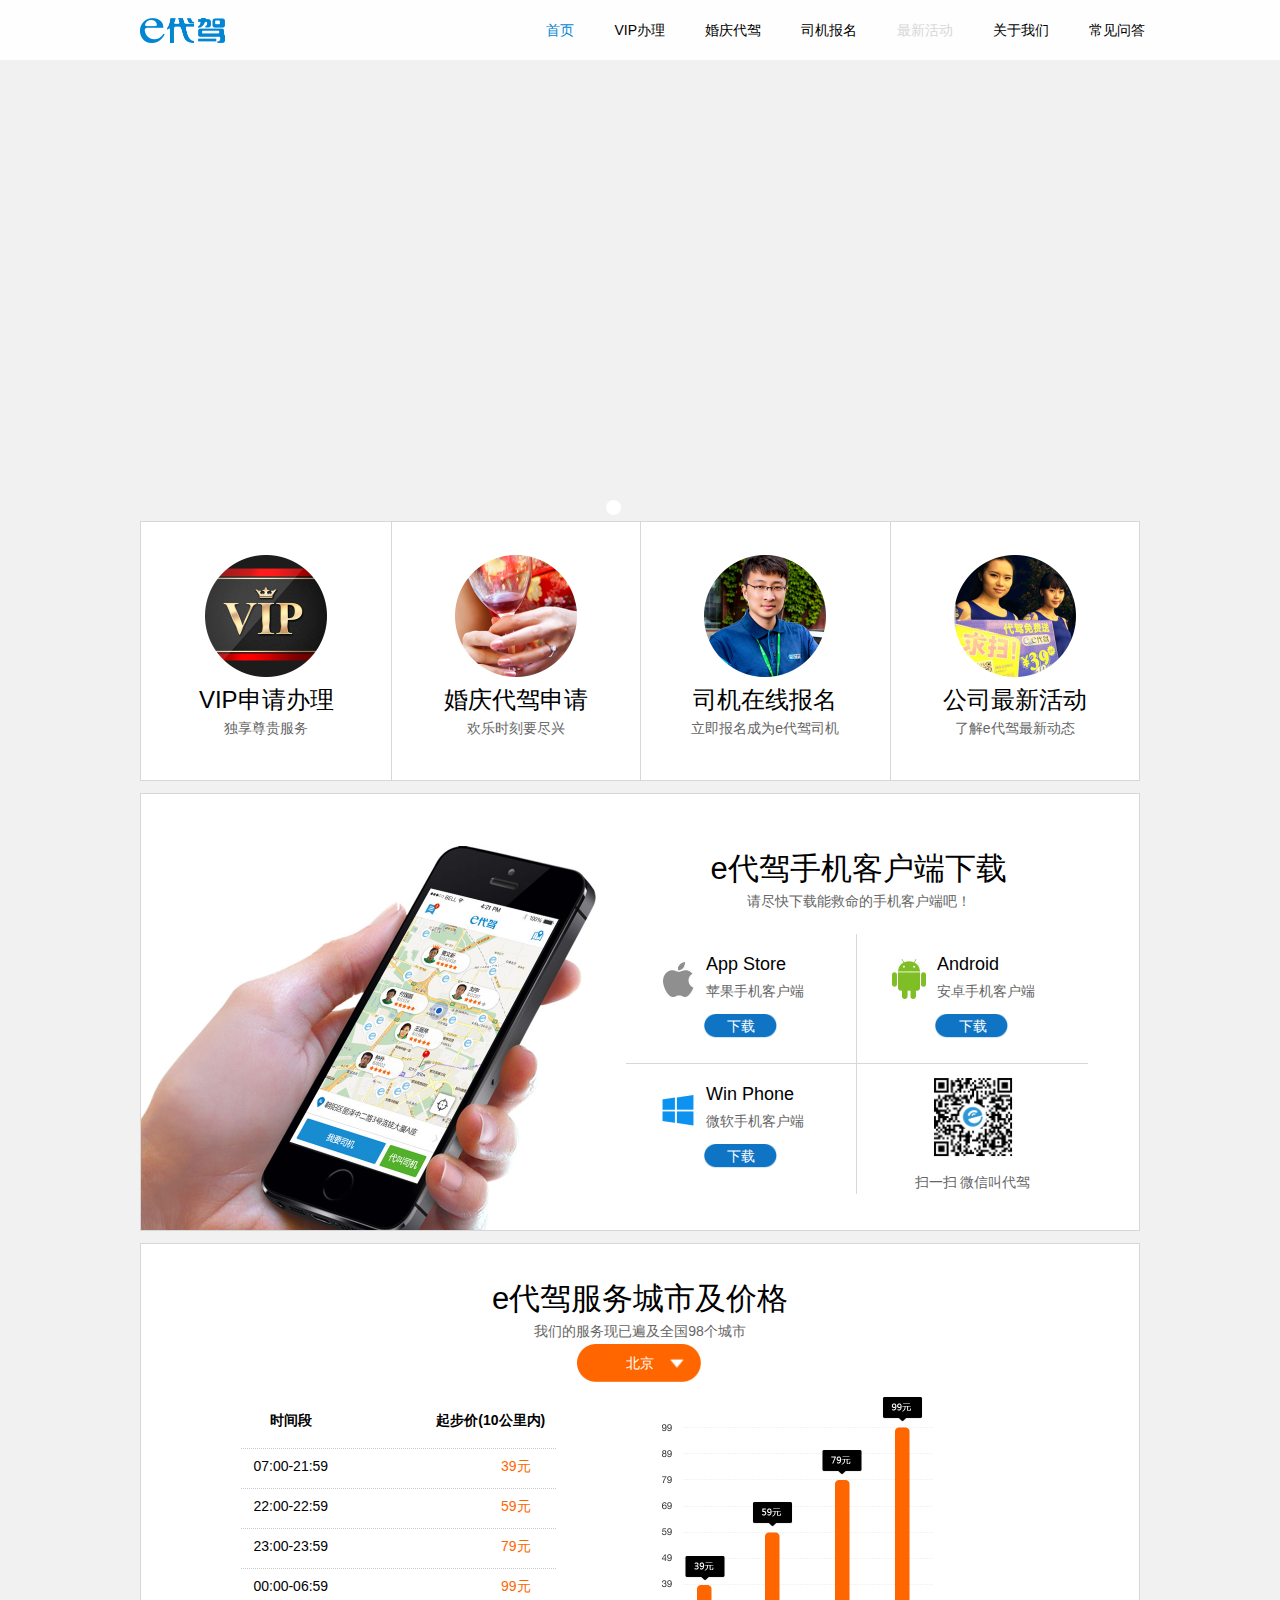
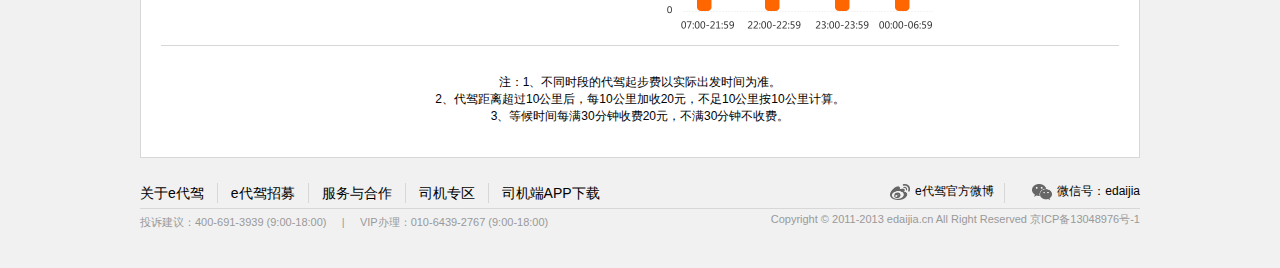
==== commit b7d15a34: "create" ====
--- a/index.html
+++ b/index.html
@@ -1,37 +1,69 @@
 <!DOCTYPE html>
 <html>
 <head lang="zh-CN">
-  <meta charset="UTF-8">
+  <meta http-equiv="Content-Type" content="text/html; charset=utf-8">
   <title></title>
   <link href="css/reset.min.css" type="text/css" rel="stylesheet"/>
   <link rel="stylesheet" type="text/css" href="http://www.edaijia.cn/v2/sto/classic/i/bootstrap/css/bootstrap.css"/>
   <link rel="stylesheet" type="text/css" href="http://www.edaijia.cn/v2/sto/classic/i/bootstrap/css/bootstrap-responsive.css"/>
   <link href="css/main.css" type="text/css" rel='stylesheet'/>
   <link rel="stylesheet" href="css/edj-widget-option-box.css"/>
-  <script id="nav_temp" src="templates/nav.temp" type="text/html"></script>
+  <script src="js/ender.js" type="text/javascript"></script>
+
+</head>
+<body>
+<header class="header-container .index-header">
+  <nav class="top-nav">
+    <div class="nav-content">
+      <div class="logo-btn">
+        <a href="index.html"></a>
+      </div>
+      <ul class="top-nav-container">
+        <li class="nav-item"><a class="activated" href="#"><span class="top-nav-font">首页</span></a></li>
+        <li class="nav-item"><a href="vip.html"><span class="top-nav-font">VIP办理</span></a></li>
+        <li class="nav-item"><a href="wedding.html"><span class="top-nav-font">婚庆代驾</span></a></li>
+        <li class="nav-item"><a href="entry.html"><span class="top-nav-font">司机报名</span></a></li>
+        <li class="nav-item disabled"><a href="javascripr:retrun false"><span class="top-nav-font">最新活动</span></a></li>
+        <li class="nav-item"><a href="aboutus.html"><span class="top-nav-font">关于我们</span></a></li>
+        <li class="nav-item"><a href="questions.html"><span class="top-nav-font">常见问答</span></a></li>
+      </ul>
+    </div>
+  </nav>
+  <div id="wrapper" class="banners-container">
+    <div id="scroller" class="ad_img">
+      <ul>
+        <li class="banner-1"></li>
+        <li class="banner-2"></li>
+      </ul>
+    </div>
+  </div>
+  <ul id="indicator" >
+    <li class="on" data-id="0"></li>
+    <li data-id="1"></li>
+  </ul>
+  <script type="text/javascript">
+
+    this.myScroll = $('#wrapper').iScroll({
+      snap: true,
+      momentum: false,
+      hScrollbar: false,
+      onScrollEnd: function () {
+        document.querySelector('#indicator > li.on').className = '';
+        document.querySelector('#indicator > li:nth-child(' + (this.currPageX+1) + ')').className = 'on';
+      }
+    });
+  </script>
+
   <script src="js/jquery-1.8.3.min.js"></script>
+  <script>
+    $(function(){
+      $("#indicator").on("click","li",function(){
+        myScroll.scrollToPage($(this).data("id"),0,500);
+      });
+    });
+  </script>
   <script src="js/jquery-ui.js"></script>
   <script src="js/choose.js"></script>
-</head>
-<body>
-<header class="header-container">
-  <nav class="top-nav">
-    <div class="logo-btn">
-      <a href="index.html"></a>
-    </div>
-    <ul class="top-nav-container">
-      <li class="nav-item"><a class="activated" href="#"><span class="top-nav-font">首页</span></a></li>
-      <li class="nav-item"><a href="vip.html"><span class="top-nav-font">VIP办理</span></a></li>
-      <li class="nav-item"><a href="wedding.html"><span class="top-nav-font">婚庆代驾</span></a></li>
-      <li class="nav-item"><a href="entry.html"><span class="top-nav-font">司机报名</span></a></li>
-      <li class="nav-item"><a href=""><span class="top-nav-font">最新活动</span></a></li>
-      <li class="nav-item"><a href="aboutus.html"><span class="top-nav-font">关于我们</span></a></li>
-      <li class="nav-item"><a href="questions.html"><span class="top-nav-font">常见问答</span></a></li>
-    </ul>
-  </nav>
-  <div class="banners-container">
-    <img src="img/banner-index.jpg">
-  </div>
 </header>
 <div class="content-container">
   <nav class="tile-basic mid-nav">
@@ -119,22 +151,19 @@
     </div>
     <hr class="line" style="width:96%;margin-bottom:30px"/>
     <p class="remark">注：1、不同时段的代驾起步费以实际出发时间为准。</p>
-
     <p class="remark">2、代驾距离超过10公里后，每10公里加收20元，不足10公里按10公里计算。</p>
-
     <p class="remark">3、等候时间每满30分钟收费20元，不满30分钟不收费。</p>
-
   </div>
   <footer class="footer-container">
     <ul class="left-nav">
-      <li class="nav-item"><a href="">关于e代驾</a></li>
-      <li class="nav-item"><a href="">e代驾招募</a></li>
+      <li class="nav-item"><a href="aboutus.html">关于e代驾</a></li>
+      <li class="nav-item"><a href="entry.html">e代驾招募</a></li>
       <li class="nav-item"><a href="">服务与合作</a></li>
       <li class="nav-item"><a href="">司机专区</a></li>
       <li class="nav-item"><a href="">司机端APP下载</a></li>
     </ul>
     <ul class="right-nav">
-      <li class="nav-item weibo"><a href="">e代驾官方微博</a></li>
+      <li class="nav-item weibo"><a href="http://weibo.com/edaijia?s=6cm7D0">e代驾官方微博</a></li>
       <li class="nav-item wechat"><a href="">微信号：edaijia</a></li>
     </ul>
     <div class="line"></div>
--- a/css/main.css
+++ b/css/main.css
@@ -1,716 +1,916 @@
 /**
  * Created by Tomson on 14-8-7.
  */
-*{box-sizing:border-box;}
+* { box-sizing : border-box; }
+
 body {
-	background-color: #f1f1f1;
-	font-family: "Helvetica Neue", Helvetica, Arial, sans-serif,"Microsoft YaHei","微软雅黑";
-	font-size: 14px;
-	font-weight: normal;
-}
-a ,a:hover,a:focus,a:active{ text-decoration: none;}
-
-p { margin: 0 0 20px;}
+	background-color : #f1f1f1;
+	font-family      : "Helvetica Neue", Helvetica, Arial, sans-serif, "Microsoft YaHei", "å¾®è½¯é›…é»‘";
+	font-size        : 14px;
+	font-weight      : normal;
+}
+
+a, a:hover, a:focus, a:active { text-decoration : none; }
+
+p { margin : 0 0 20px; }
+
 h1 {
-	height:50px;
-	line-height: 50px;
-	color:#000;
-	font-size: 31px;
-}
+	height      : 50px;
+	line-height : 50px;
+	color       : #000;
+	font-size   : 31px;
+}
+
 h2 {
-	height:42px;
-	line-height: 42px;
-	color:#000;
-	font-size: 24px;
-}
+	height      : 42px;
+	line-height : 42px;
+	color       : #000;
+	font-size   : 24px;
+}
+
 h3 {
-	display: inline-block;
-	line-height: 30px;
-	color:#000;
-	font-size: 18px;
-}
-h5{
-	height:15px;
-	line-height: 15px;
-	color: #666666;
-	font-size: 14px;
-}
+	display     : inline-block;
+	line-height : 30px;
+	color       : #000;
+	font-size   : 18px;
+}
+
+h5 {
+	height      : 15px;
+	line-height : 15px;
+	color       : #666;
+	font-size   : 14px;
+}
+
 .tile-basic {
-	background-color: #fff;
-	border: solid 1px #d7d7d7;
-	margin-top: 12px;
-	overflow-x: hidden;
-}
+	background-color : #fff;
+	border           : solid 1px #d7d7d7;
+	margin-top       : 12px;
+	overflow-x       : hidden;
+}
+
 .line {
-	width: 100%;
-	height: 1px;
-	margin: 5px auto;
-	background-color: #d7d7d7;
-	border: 0;
-	clear: both;
-}
-span.place-holder{
-	display: inline-block;
-	width:2em;
-	height:100%;
-	margin: 0; !important;
+	width            : 100%;
+	height           : 1px;
+	margin           : 5px auto;
+	background-color : #d7d7d7;
+	border           : 0;
+	clear            : both;
+}
+
+span.place-holder {
+	display : inline-block;
+	width   : 2em;
+	height  : 100%;
+	margin  : 0; !important;
+}
+
+/*banner styles*/
+#scroller {
+	width   : 200%;
+	height  : 100%;
+	float   : left;
+	padding : 0;
+	margin  : 0;
+}
+
+#scroller ul {
+	list-style : none;
+	display    : block;
+	float      : left;
+	width      : 100%;
+	height     : 100%;
+	padding    : 0;
+	margin     : 0;
+	text-align : left;
+}
+
+#scroller li {
+	-webkit-box-sizing : border-box;
+	-moz-box-sizing    : border-box;
+	-o-box-sizing      : border-box;
+	box-sizing         : border-box;
+	display            : block;
+	float              : left;
+	width              : 50%;
+	height             : 494px;
+}
+
+#scroller .banner-1 {
+	background-image    : url("../img/banner-index-1.jpg");
+	background-position : 50% 50%;
+	background-size     : 1600px 494px;
+}
+
+#scroller .banner-2 {
+	background-image    : url("../img/banner-index-2.jpg");
+	background-position : 50% 50%;
+	background-size     : 1600px 494px;
+}
+
+ul#indicator {
+	position  : relative;
+	display   : block;
+	max-width : 200px;
+	width     : 80px;
+	z-index   : 3;
+	margin    : -30px auto 0 auto;
+	/* text-align: center; */
+}
+
+#indicator li.on, #indicator li.on:hover {
+	background-color : #fff;
+}
+
+#indicator li {
+	display          : block;
+	width            : 15px;
+	height           : 15px;
+	border-radius    : 8px;
+	float            : left;
+	margin           : 6px;
+	cursor           : pointer;
+	background-image : url("../img/radio.png");
+	background-size  : 15px;
+}
+
+#indicator li:hover { background-color : #999; }
+
+.entry-banner {
+	height: 315px !important;
+	background-image    : url("../img/banner-entry.jpg");
+	background-position : 50% 50%;
+	background-size     : 1600px 315px;
+}
+.about-banner {
+	height: 315px !important;
+	background-image    : url("../img/banner-aboutus.jpg");
+	background-position : 50% 50%;
+	background-size     : 1600px 315px;
+}
+.questions-banner {
+	height: 315px !important;
+	background-image    : url("../img/banner-questions.jpg");
+	background-position : 50% 50%;
+	background-size     : 1600px 315px;
+}
+.wedding-banner {
+	height: 315px !important;
+	background-image    : url("../img/banner-wedding.jpg");
+	background-position : 50% 50%;
+	background-size     : 1600px 315px;
+}
+.vip-banner {
+	height: 315px !important;
+	background-image    : url("../img/banner-vip.jpg");
+	background-position : 50% 50%;
+	background-size     : 1600px 315px;
 }
 
 /*common header styles*/
 header.header-container {
-	width:1300px;
-	margin: 0 auto;
-
+	width  : 100%;
+	margin : 0 auto;
+	height : 315px;
+}
+.index-header{
+	height:495px !important;
 }
 
 nav.top-nav {
-	display: inline-block;
-	position: absolute;
-	top:0;
-	z-index: 3;
-	width:1300px;
-	height:60px;
-	background-color: rgba(255,255,255,.9);
-	background-image: url("../img/logo.png");
-	background-repeat: no-repeat;
-	background-size: 85px 25px;
-	background-position:150px 15px;
-
-}
+	display          : inline-block;
+	position         : absolute;
+	top              : 0;
+	z-index          : 3;
+	width            : 100%;
+	height           : 60px;
+	background-color : rgba(255, 255, 255, .9);
+}
+
+.nav-content {
+	width  : 1000px;
+	height : 100%;
+	margin : 0 auto;
+}
+
 ul.top-nav-container {
-	height: 40px;
-	line-height: 40px;
-	margin: 10px 135px 10px auto;
-	float: right;
-}
+	height      : 40px;
+	line-height : 40px;
+	margin      : 10px -25px 10px auto;
+	float       : right;
+}
+
 ul.top-nav-container li.nav-item {
-	padding: 0 20px;
-	height: 100%;
-	float: left;
-}
-ul.top-nav-container li.nav-item a{
-	display: block;
-	height: 100%;
-	line-height: 40px;
-	color: #000;
-	font-size: 14px;
-	text-align: center;
-}
-
-
-ul.top-nav-container li.nav-item a:hover{
-	color:#0285d3;
-	cursor: pointer;
-
-	text-decoration: none;
-}
-
-li.nav-item a.activated span{
-	color:#0285d3;
-}
-
-ul.top-nav-container li.nav-item a:active{ color:#0285d3; text-decoration: none;}
+	padding : 0 20px;
+	height  : 100%;
+	float   : left;
+}
+
+ul.top-nav-container li.nav-item a {
+	display     : block;
+	height      : 100%;
+	line-height : 40px;
+	color       : #000;
+	font-size   : 14px;
+	text-align  : center;
+}
+
+ul.top-nav-container li.nav-item a:hover {
+	color           : #0285d3;
+	cursor          : pointer;
+	text-decoration : none;
+}
+
+li.nav-item a.activated span {
+	color : #0285d3;
+}
+
+ul.top-nav-container li.nav-item a:active { color : #0285d3; text-decoration : none; }
+
+.disabled a { color : #d7d7d7 !important; }
+
+.disabled a:hover,
+.disabled a:active,
+.disabled a:visited {
+	cursor : default !important;
+	color  : #d7d7d7 !important;
+}
 
 div.banners-container {
-	position: relative;
-	z-index: 2;
-	width:100%;
-	/*height: 495px;*/
-}
-div.banners-container img{
-	width:1300px;
-}
+	position   : relative;
+	z-index    : 2;
+	width      : 100%;
+	height     : 494px;
+	margin-top : 0;
+	padding    : 0;
+}
+
+div.banners-container img {
+	width : 100%;
+}
+
 .logo-btn {
-	position: absolute;
-	display: block;
-	width: 100px;
-	height: 60px;
-	left: 144px;
-}
-.logo-btn a{
-	display: block;
-	width: 100%;
-	height:100%;
+	position            : absolute;
+	display             : block;
+	width               : 100px;
+	height              : 60px;
+	background-image    : url("../img/logo.png"); background-repeat : no-repeat; background-size : 85px 25px;
+	background-position : 0;
+}
+
+.logo-btn a {
+	display : block;
+	width   : 100%;
+	height  : 100%;
 }
 
 /*common header styles end*/
-
 
 /*common content styles*/
 div.content-container {
-	width:1000px;
-	margin: 0 auto;
-	position: relative;
-	z-index: 5;
-}
-
-div.col-container{
-	width:1000px;
-	min-height: 200px;
-}
+	width    : 1000px;
+	margin   : 0 auto;
+	position : relative;
+	z-index  : 5;
+}
+
+div.col-container {
+	width      : 1000px;
+	min-height : 200px;
+}
+
 /*common content styles end*/
 
 /*common secondary content styles*/
-div.secondary {margin-top: -69px;}
+div.secondary { margin-top : -69px; }
+
 /*common secondary content styles end*/
 
-
 /*common footer styles*/
-footer.footer-container{
-	margin-top: 15px;
-	margin-bottom: 40px;
-}
-footer.footer-container  a:hover{
-	text-decoration: underline;
-}
+footer.footer-container {
+	margin-top    : 15px;
+	margin-bottom : 40px;
+}
+
+footer.footer-container a:hover {
+	text-decoration : underline;
+}
+
 footer.footer-container ul.left-nav {
-	width:500px;
-	height: 25px;
-	margin: 0;
-	margin-top: 10px;
-	margin-bottom: 0px;
-	margin-left: 0;
+	width         : 500px;
+	height        : 25px;
+	margin        : 0;
+	margin-top    : 10px;
+	margin-bottom : 0px;
+	margin-left   : 0;
 	/* margin: 10px 0 0px 0 !important; */
-	float: left;
-}
+	float         : left;
+}
+
 ul.left-nav li {
-	float: left;
-	height:20px;
-	border-left: 1px solid #d7d7d7;
-
-	line-height: 20px;
-}
-ul.left-nav li:first-child { border-left-width: 0;}
+	float       : left;
+	height      : 20px;
+	border-left : 1px solid #d7d7d7;
+	line-height : 20px;
+}
+
+ul.left-nav li:first-child { border-left-width : 0; }
+
 ul.left-nav li a {
-	display: inline-block;
-	margin: auto 13px;
-	color:#000;
-	font-size: 14px;
-}
-
-ul.left-nav li:first-child a{margin-left: 0}
+	display   : inline-block;
+	margin    : auto 13px;
+	color     : #000;
+	font-size : 14px;
+}
+
+ul.left-nav li:first-child a { margin-left : 0 }
+
 footer.footer-container ul.right-nav {
-	width:260px;
-	height: 17px;
-	margin: 0;
-	margin-top: 10px;
-	float: right;
+	width      : 260px;
+	height     : 17px;
+	margin     : 0;
+	margin-top : 10px;
+	float      : right;
 }
 
 li.weibo {
-	background-image: url("../img/weibo.png");
-	background-size: 20px 16px;
-	background-repeat: no-repeat;
-	background-position: 10px 1px;
-	height: 20px;
-	float: left;
-	border-right: 1px solid #d7d7d7;
-}
+	background-image    : url("../img/weibo.png");
+	background-size     : 20px 16px;
+	background-repeat   : no-repeat;
+	background-position : 10px 1px;
+	height              : 20px;
+	float               : left;
+	border-right        : 1px solid #d7d7d7;
+}
+
 li.wechat {
-	background-image: url("../img/wechat.png");
-	background-size: 20px 16px;
-	background-repeat: no-repeat;
-	background-position: 10px 1px;
-	height: 20px;
-	float: right;
-}
-ul.right-nav li a{
-	display: inline-block;
-	color:#000;
-	font-size: 12px;
-}
-li.weibo a{
-	margin: auto 10px auto 35px;
-}
-li.wechat a{
-	margin: auto 0 auto 35px;
-}
-span.bottom-text{
-	color:#999999;
-	font-size: 11px;
-}
-span.right-content{
-	float: right;
-}
+	background-image    : url("../img/wechat.png");
+	background-size     : 20px 16px;
+	background-repeat   : no-repeat;
+	background-position : 10px 1px;
+	height              : 20px;
+	float               : right;
+}
+
+ul.right-nav li a {
+	display   : inline-block;
+	color     : #000;
+	font-size : 12px;
+}
+
+li.weibo a {
+	margin : auto 10px auto 35px;
+}
+
+li.wechat a {
+	margin : auto 0 auto 35px;
+}
+
+span.bottom-text {
+	color     : #999;
+	font-size : 11px;
+}
+
+span.right-content {
+	float : right;
+}
+
 /*common footer styles end*/
-
 
 /*index page middle nav style*/
 nav.mid-nav {
-	display: block;
-	width:100%;
-	overflow: hidden;
-}
+	display  : block;
+	width    : 100%;
+	overflow : hidden;
+}
+
 nav.mid-nav div.nav-item {
-	width:25%;
-	height:258px;
-	border-left: 1px solid #d7d7d7;
-	float: left;
-	text-align: center;
-}
-nav.mid-nav div.nav-item:hover {background-color: #f8f8f8; cursor : pointer;}
-nav.mid-nav div.nav-item:first-child { border-left-color:#fff; }
+	width       : 25%;
+	height      : 258px;
+	border-left : 1px solid #d7d7d7;
+	float       : left;
+	text-align  : center;
+}
+
+nav.mid-nav div.nav-item:hover { background-color : #f8f8f8; cursor : pointer; }
+
+nav.mid-nav div.nav-item:first-child { border-left-color : #fff; }
 
 nav.mid-nav div.nav-item img.nav-icon {
-	width:122px;
-	margin-top: 33px;
-
-}
+	width      : 122px;
+	margin-top : 33px;
+}
+
 /*index page middle nav style end*/
 
 /*index page download container style*/
 div.download-container {
-	height : 438px;
-	background-image: url("../img/hand.jpg");
-	background-repeat: no-repeat;
-	background-size: 455px 386px;
-	background-position:0 52px;
+	height              : 438px;
+	background-image    : url("../img/hand.jpg");
+	background-repeat   : no-repeat;
+	background-size     : 455px 386px;
+	background-position : 0 52px;
 }
 
 div.download-container div.right-container {
-	position: relative;
-	width:465px;
-	top: 50px;
-	left: 485px;
-	text-align: center;
-}
-
-div.right-container h5 {margin-bottom: 25px;}
+	position   : relative;
+	width      : 465px;
+	top        : 50px;
+	left       : 485px;
+	text-align : center;
+}
+
+div.right-container h5 { margin-bottom : 25px; }
 
 div.download-container div.right-container div.app-item {
-	width:231px;
-	height: 130px;
-	float: left;
-	text-align: center;
-}
+	width      : 231px;
+	height     : 130px;
+	float      : left;
+	text-align : center;
+}
+
 div.apple-app {
-	background-image: url("../img/apple-icon.jpg");
-	background-repeat: no-repeat;
-	background-size: 34px 40px;
-	background-position: 35px 25px;
-	border-right: 1px solid #d7d7d7;
-	border-bottom: 1px solid #d7d7d7;
-}
+	background-image    : url("../img/apple-icon.jpg");
+	background-repeat   : no-repeat;
+	background-size     : 34px 40px;
+	background-position : 35px 25px;
+	border-right        : 1px solid #d7d7d7;
+	border-bottom       : 1px solid #d7d7d7;
+}
+
 div.android-app {
-	background-image: url("../img/android-icon.jpg");
-	background-repeat: no-repeat;
-	background-size: 34px 40px;
-	background-position: 35px 25px;
-	border-bottom: 1px solid #d7d7d7;
+	background-image    : url("../img/android-icon.jpg");
+	background-repeat   : no-repeat;
+	background-size     : 34px 40px;
+	background-position : 35px 25px;
+	border-bottom       : 1px solid #d7d7d7;
 }
 
 div.wp8-app {
-	background-image: url("../img/wp8-icon.jpg");
-	background-repeat: no-repeat;
-	background-size: 34px 40px;
-	background-position: 35px 25px;
-	border-right: 1px solid #d7d7d7;
-
+	background-image    : url("../img/wp8-icon.jpg");
+	background-repeat   : no-repeat;
+	background-size     : 34px 40px;
+	background-position : 35px 25px;
+	border-right        : 1px solid #d7d7d7;
 }
 
 div.qr-code img {
-
-	width: 82px;
-
-
-	margin-top: 12px;
-}
+	width      : 82px;
+	margin-top : 12px;
+}
+
 div.download-container div.right-container div.qr-code h5 {
-	display: block;
-	margin-left:0;
-	text-align: center;
-}
-
-div.app-item h3 ,  div.app-item h5 {
-	display: block;
-	height: 20px;
-	text-align: left;
-	margin-left: 80px;
-	margin-bottom: 10px;
-	margin-top: 15px;
-}
-
-div.app-item a.download-btn{
-	display: inline-block;
-	width: 75px;
-	height:25px;
-	line-height: 25px;
-	background-image: url("../img/download-btn.png");
-	background-position: -2px -2px;
-	background-repeat: no-repeat;
-	background-size: 77px 56px;
-	color: #fff;
-	font-size: 14px;
-	text-align: center;
-}
-div.app-item a.download-btn:hover,div.app-item a.download-btn:focus{
-	background-image: url("../img/download-btn.png");
-	background-position: -2px -30px;
-	background-repeat: no-repeat;
-	background-size: 77px 56px;
-}
+	display     : block;
+	margin-left : 0;
+	text-align  : center;
+}
+
+div.app-item h3, div.app-item h5 {
+	display       : block;
+	height        : 20px;
+	text-align    : left;
+	margin-left   : 80px;
+	margin-bottom : 10px;
+	margin-top    : 15px;
+}
+
+div.app-item a.download-btn {
+	display             : inline-block;
+	width               : 75px;
+	height              : 25px;
+	line-height         : 25px;
+	background-image    : url("../img/download-btn.png");
+	background-position : -2px -2px;
+	background-repeat   : no-repeat;
+	background-size     : 77px 56px;
+	color               : #fff;
+	font-size           : 14px;
+	text-align          : center;
+}
+
+div.app-item a.download-btn:hover, div.app-item a.download-btn:focus {
+	background-image    : url("../img/download-btn.png");
+	background-position : -2px -30px;
+	background-repeat   : no-repeat;
+	background-size     : 77px 56px;
+}
+
 /*index page download container style end*/
 /*index page price container style*/
 div.price-container {
-	text-align: center;
-	padding-top: 30px;
-	padding-bottom: 30px;
-}
+	text-align     : center;
+	padding-top    : 30px;
+	padding-bottom : 30px;
+}
+
 a.city-list {
-	display: block;
-	width: 126px;
-	height: 39px;
-	line-height: 39px;
-	margin: 5px auto;
-	background-image: url("../img/city-list-btn.png");
-	background-repeat: no-repeat;
-	background-size: 124px 38px;
-	color:#fff;
+	display           : block;
+	width             : 126px;
+	height            : 39px;
+	line-height       : 39px;
+	margin            : 5px auto;
+	background-image  : url("../img/city-list-btn.png");
+	background-repeat : no-repeat;
+	background-size   : 124px 38px;
+	color             : #fff;
 }
 
 div.price-container p.remark {
-	color:#000;
-	font-size: 12px;
-	margin-bottom: 5px;
-}
-.price-sheet-and-chart{
-	display: block;
-	width: 80%;
-	min-height: 200px;
-	margin: 5px auto;
-}
-
+	color         : #000;
+	font-size     : 12px;
+	margin-bottom : 5px;
+}
+
+.price-sheet-and-chart {
+	display    : block;
+	width      : 80%;
+	min-height : 200px;
+	margin     : 5px auto;
+}
 
 .price-sheet-and-chart dl {
-	width: 315px;
-	height: 200px;
-	float: left;
-	margin-top: 20px;
-
-}
+	width      : 315px;
+	height     : 200px;
+	float      : left;
+	margin-top : 20px;
+}
+
 .price-sheet-and-chart dl dt, .price-sheet-and-chart dl dd {
-	width:100%;
-	height: 40px;
-	color: #000;
-	font-size: 14px;
-	font-weight: bold;
-}
-.price-sheet-and-chart dl dd{font-weight:normal;border-top: 1px #ccc dotted;padding: 10px 0;}
-.price-sheet-and-chart  .left{
-	display: block;
-	width: 100px;
-	padding: 5px;
-	float: left;
-}
+	width       : 100%;
+	height      : 40px;
+	color       : #000;
+	font-size   : 14px;
+	font-weight : bold;
+}
+
+.price-sheet-and-chart dl dd { font-weight : normal; border-top : 1px #ccc dotted; padding : 10px 0; }
+
+.price-sheet-and-chart .left {
+	display : block;
+	width   : 100px;
+	padding : 5px;
+	float   : left;
+}
+
 .price-sheet-and-chart .right {
-	display: block;
-	width: 130px;
-	padding: 5px;
-	float: right;
-}
-
-.price-sheet-and-chart dl dd .left{
-	padding: 0;
-}
-.price-sheet-and-chart dl dd .right{
-	padding: 0;
-	color: #f60;
-	width: 80px;
-}
+	display : block;
+	width   : 130px;
+	padding : 5px;
+	float   : right;
+}
+
+.price-sheet-and-chart dl dd .left {
+	padding : 0;
+}
+
+.price-sheet-and-chart dl dd .right {
+	padding : 0;
+	color   : #f60;
+	width   : 80px;
+}
+
 .price-sheet-and-chart img {
-	width: 280px;
-}
+	width : 280px;
+}
+
 /*index page price container style end*/
-
 
 /*vip page styles*/
 div.vip {
-	padding-top: 60px;
-	padding-bottom: 60px;
-}
+	padding-top    : 60px;
+	padding-bottom : 60px;
+}
+
 /*vip page styles end*/
 
-
 /*entry page styles*/
-div.entry{  float: left;
-}
-div.entry nav.custom-nav-bar{
-	width:100%;
-	height:40px;
-	border-bottom: 1px #d7d7d7 solid ;
-	margin-bottom: 8px;
-}
-div.entry nav.custom-nav-bar ul{
-	width:100%;
-	height:100%;
-	margin: 0;
-}
-div.entry nav.custom-nav-bar li{
-	width:16.666667%;
-	height:100%;
-	float:left;
-
-}
-div.entry nav.custom-nav-bar li a{
-	display: inline-block;
-	width:100%;
-	height:40px;
-	border-left: 1px #d7d7d7 solid ;
-	line-height: 40px;
-	text-align: center;
-	/*vertical-align: middle;*/
-	color:#000;
-	font-size:14px;
-	cursor:pointer;
-}
-div.entry nav.custom-nav-bar li:first-child a{
-	border-left: 0;
-}
-div.entry nav.custom-nav-bar li a.activated ,
+div.entry { float : left;
+}
+
+div.entry nav.custom-nav-bar {
+	width         : 100%;
+	height        : 40px;
+	border-bottom : 1px #d7d7d7 solid;
+	margin-bottom : 8px;
+}
+
+div.entry nav.custom-nav-bar ul {
+	width  : 100%;
+	height : 100%;
+	margin : 0;
+}
+
+div.entry nav.custom-nav-bar li {
+	width  : 16.666667%;
+	height : 100%;
+	float  : left;
+}
+
+div.entry nav.custom-nav-bar li a {
+	display     : inline-block;
+	width       : 100%;
+	height      : 40px;
+	border-left : 1px #d7d7d7 solid;
+	line-height : 40px;
+	text-align  : center;
+	color       : #000;
+	font-size   : 14px;
+	cursor      : pointer;
+}
+
+div.entry nav.custom-nav-bar li:first-child a {
+	border-left : 0;
+}
+
+div.entry nav.custom-nav-bar li a.activated,
 div.entry nav.custom-nav-bar li a:hover {
-	background-color: #f1f1f1;
-	cursor:pointer;
+	background-color : #f1f1f1;
+	cursor           : pointer;
 }
 
 div.col-container div.left-container {
-	width: 298px;
-	float: left;
-	margin-top: 15px;
-	margin-bottom: 30px;
-}
-div.col-container div.left-container ul.section-nav{
-	width: 218px;
+	width         : 298px;
+	float         : left;
+	margin-top    : 15px;
+	margin-bottom : 30px;
+}
+
+div.col-container div.left-container ul.section-nav {
+	width                 : 218px;
 	-webkit-border-radius : 6px;
 	-moz-border-radius    : 6px;
 	border-radius         : 6px;
-	border:1px #d7d7d7 solid;
-	overflow: hidden;
-	margin-left: 25px;
-	margin-right: 23px;
-}
-div.col-container div.left-container ul.section-nav:first-child{
-	border-top-width:0px;
-}
+	border                : 1px #d7d7d7 solid;
+	overflow              : hidden;
+	margin-left           : 25px;
+	margin-right          : 23px;
+}
+
+div.col-container div.left-container ul.section-nav:first-child {
+	border-top-width : 0px;
+}
+
 div.col-container div.left-container ul.section-nav li {
-	width : 100%;
-	height: 42px;
-	line-height: 36px;
-
-}
+	width       : 100%;
+	height      : 42px;
+	line-height : 36px;
+}
+
 div.col-container div.left-container ul.section-nav li a {
-	border-top: 1px #d7d7d7 solid;
-	white-space: nowrap;
-	overflow:hidden;
-	text-overflow:ellipsis;
-}
+	border-top    : 1px #d7d7d7 solid;
+	white-space   : nowrap;
+	overflow      : hidden;
+	text-overflow : ellipsis;
+}
+
 div.col-container div.left-container ul.section-nav li a:hover,
-div.col-container div.left-container ul.section-nav li a:active
-{
-	overflow:auto;
-	overflow-style: marquee;
-}
+div.col-container div.left-container ul.section-nav li a:active {
+	overflow       : auto;
+	overflow-style : marquee;
+}
+
 .icon-chevron-right {
-	float: right;
-	margin-top: 10px;
+	float      : right;
+	margin-top : 10px;
 }
 
 div.col-container .right-container {
-	width: 650px;
-	float: right;
-	margin-right: 49px;
-	padding-bottom: 50px;
-}
+	width          : 650px;
+	float          : right;
+	margin-right   : 49px;
+	padding-bottom : 50px;
+}
+
 section.straight-matter {
-	margin-left: 30px;
-}
+	margin-left : 30px;
+}
+
 /*section.straight-matter p {*/
 /*font-size: 14px;*/
 /*}*/
 
 section.straight-matter p > span {
-	margin-left: 1em;
-	display: inline-block;
-}
+	margin-left : 1em;
+	display     : inline-block;
+}
+
 section.straight-matter p > span.indent {
-	display: block;
-	margin-left: 2em;}
+	display     : block;
+	margin-left : 2em; }
 
 .single-img {
-	display: block;
-	width:75%;
-	margin: 5px auto ;
+	display : block;
+	width   : 75%;
+	margin  : 5px auto;
 }
 
 .dual-img {
-	width:49%;
-	margin-top: 5px;
-	margin-bottom: 5px;
-}
-
+	width         : 49%;
+	margin-top    : 5px;
+	margin-bottom : 5px;
+}
 
 .signup-content {
-	width: 90%;
-	margin: 10px auto;
-}
-#DriverRecruitment_driver_cars > div{
-	display: inline-block;
-	margin: 10px 10px 0 0;
-}
-#DriverRecruitment_driver_cars input[type=checkbox]{margin-top: 0;}
+	width  : 90%;
+	margin : 10px auto;
+}
+
+#DriverRecruitment_driver_cars > div {
+	display : inline-block;
+	margin  : 10px 10px 0 0;
+}
+
+#DriverRecruitment_driver_cars input[type=checkbox] { margin-top : 0; }
+
 input#checkallcars {
-	margin-top: 0;
-}
+	margin-top : 0;
+}
+
 .exam-content {
-	width:1000px;
-}
-
-
+	width : 1000px;
+}
 
 .span5_div_apply {
-	width:35%;
-	color: #999;
-	line-height: 180%;
-	letter-spacing: 1px;
+	width          : 35%;
+	color          : #999;
+	line-height    : 180%;
+	letter-spacing : 1px;
 }
 
 .query-city, .queue-content {
 	margin-top : 150px;
 	text-align : center;
 }
+
 .queue-content {
 	margin-top : 150px;
-	text-align: left;
-}
-.queue-content .span6{
-	width:500px;}
-div.entry input[type=text] {height: 30px !important;}
-#dropdown {height:30px;}
+	text-align : left;
+}
+
+.queue-content .span6 {
+	width : 500px; }
+
+div.entry input[type=text] { height : 30px !important; }
+
+#dropdown { height : 30px; }
+
 /*entry page styles end*/
 
 /*about us styles*/
-div.about{
-
-}
+div.about {
+}
+
 div.about article {
 	/*display: block;*/
-	padding: 60px;
-	font-size: 14px;
-}
+	padding   : 60px;
+	font-size : 14px;
+}
+
 div.about article p {
-	line-height: 25px;
-	margin-bottom: 35px;
-}
-div.about article p.indent {text-indent: 2em;}
+	line-height   : 25px;
+	margin-bottom : 35px;
+}
+
+div.about article p.indent { text-indent : 2em; }
+
 /*about us styles end*/
 
-
-
-
-
 /*wedding styles*/
-.wedding{
-	padding:60px inherit;
-}
+.wedding {
+	padding : 60px inherit;
+}
+
 .wedding-content {
-	width:100%;
-	margin-top: 30px;
-}
-.wedding-content input[type=text]{height: 30px !important;}
+	width      : 100%;
+	margin-top : 30px;
+}
+
+.wedding-content input[type=text] { height : 30px !important; }
+
 .wedding-content .span7 {
-	width: 55%;
-}
+	width : 55%;
+}
+
 /*wedding styles end*/
 
 /*questions styles*/
 
-div.questions-content{
-	width:100%;
-
-}
+div.questions-content {
+	width : 100%;
+}
+
 div.questions-content article {
-	width:80%;
-	margin: 30px auto;
-}
-div.questions-content article p{
-	line-height: 20px;
-	margin: 0;
-}
+	width  : 80%;
+	margin : 30px auto;
+}
+
+div.questions-content article p {
+	line-height : 20px;
+	margin      : 0;
+}
+
 /*questions styles end*/
 
-
-.wedding_vip_submit,.answers_submit{
-	background-image: url("../img/submit-btn.png");
-	background-repeat: no-repeat;
-	-webkit-background-size: 100% 100%;
-	background-size: 110px 104px;
-	background-position: -1px -7px;
-	background-color: rgba(0,0,0,0);
-	border: 0;
-}
-a.wedding_vip_submit[disabled=disabled],.answers_submit[disabled=disabled],
-a.wedding_vip_submit:focus,.answers_submit:focus,
-a.wedding_vip_submit:visited,.answers_submit:visited,
-a.wedding_vip_submit:hover,.answers_submit:hover{
-	background-image: url("../img/submit-btn.png");
-	background-repeat: no-repeat;
-	-webkit-background-size: 100% 100%;
-	background-size: 110px 104px;
-	background-position: -1px -56px;
-	background-color: rgba(0,0,0,0);
-	border: 0;
-	-webkit-transition : background-position 0 linear;
-	-moz-transition    : background-position 0 linear;
-	-ms-transition     : background-position 0 linear;
-	-o-transition      : background-position 0 linear;
-	transition         : background-position 0 linear;
-}
-
-
+.wedding_vip_submit, .answers_submit {
+	background-image        : url("../img/submit-btn.png");
+	background-repeat       : no-repeat;
+	-webkit-background-size : 100% 100%;
+	background-size         : 110px 104px;
+	background-position     : -1px -7px;
+	background-color        : rgba(0, 0, 0, 0);
+	border                  : 0;
+}
+
+a.wedding_vip_submit[disabled=disabled], .answers_submit[disabled=disabled],
+a.wedding_vip_submit:focus, .answers_submit:focus,
+a.wedding_vip_submit:visited, .answers_submit:visited,
+a.wedding_vip_submit:hover, .answers_submit:hover {
+	background-image        : url("../img/submit-btn.png");
+	background-repeat       : no-repeat;
+	-webkit-background-size : 100% 100%;
+	background-size         : 110px 104px;
+	background-position     : -1px -56px;
+	background-color        : rgba(0, 0, 0, 0);
+	border                  : 0;
+	-webkit-transition      : background-position 0 linear;
+	-moz-transition         : background-position 0 linear;
+	-ms-transition          : background-position 0 linear;
+	-o-transition           : background-position 0 linear;
+	transition              : background-position 0 linear;
+}
 
 /*vip page style*/
-.vip input[type=text]{
-	height:30px !important;
-}
-
+.vip input[type=text] {
+	height : 30px !important;
+}
 
 /*exam style*/
 .question-container {
-	width: 80%;
-	margin: 30px 10%;
-}
+	width  : 80%;
+	margin : 30px 10%;
+}
+
 .question-container dl {
-	margin: 20px 0;
-}
+	margin : 20px 0;
+}
+
 .question-container dt {
-	line-height: 30px;
-	font-size: 18px;
-}
+	line-height : 30px;
+	font-size   : 18px;
+}
+
 .question-container dd {
-	line-height: 25px;
-	font-size: 14px;
-	vertical-align: middle;
-}
+	line-height    : 25px;
+	font-size      : 14px;
+	vertical-align : middle;
+}
+
 .question-container input[type="radio"] {
-	width: 15px;
-	height: 15px;
-	margin: 0 5px 0 0;
-}
+	width  : 15px;
+	height : 15px;
+	margin : 0 5px 0 0;
+}
+
 .question-container input[type="checkbox"] {
-	width: 15px;
-	height: 15px;
-	margin: 0 5px 0 0;
-}
-.questions-container .submit_btn{
-	width: 100%;
-	margin: 50px auto;
-	text-align: center;
+	width  : 15px;
+	height : 15px;
+	margin : 0 5px 0 0;
+}
+
+.questions-container .submit_btn {
+	width      : 100%;
+	margin     : 50px auto;
+	text-align : center;
 }
 
 .success {
-	text-align: center;
-	margin-top: 100px;
-}
+	text-align : center;
+	margin-top : 100px;
+}
+
 .failed {
-	text-align: center;
-	margin-top: 20px;
+	text-align : center;
+	margin-top : 20px;
+}
+
+/*queue style*/
+.query-result table {
+	width  : 80%;
+	margin : 20px auto;
+}
+
+.query-result th {
+	width         : 25%;
+	height        : 30px;
+	font-weight   : bolder;
+	border-bottom : 1px #d7d7d7 solid;
+	padding-left  : 10px;
+}
+
+.query-result td {
+	width            : 25%;
+	height           : 30px;
+	line-height      : 30px;
+	background-color : #f1f1f1;
+	padding-left     : 10px;
 }